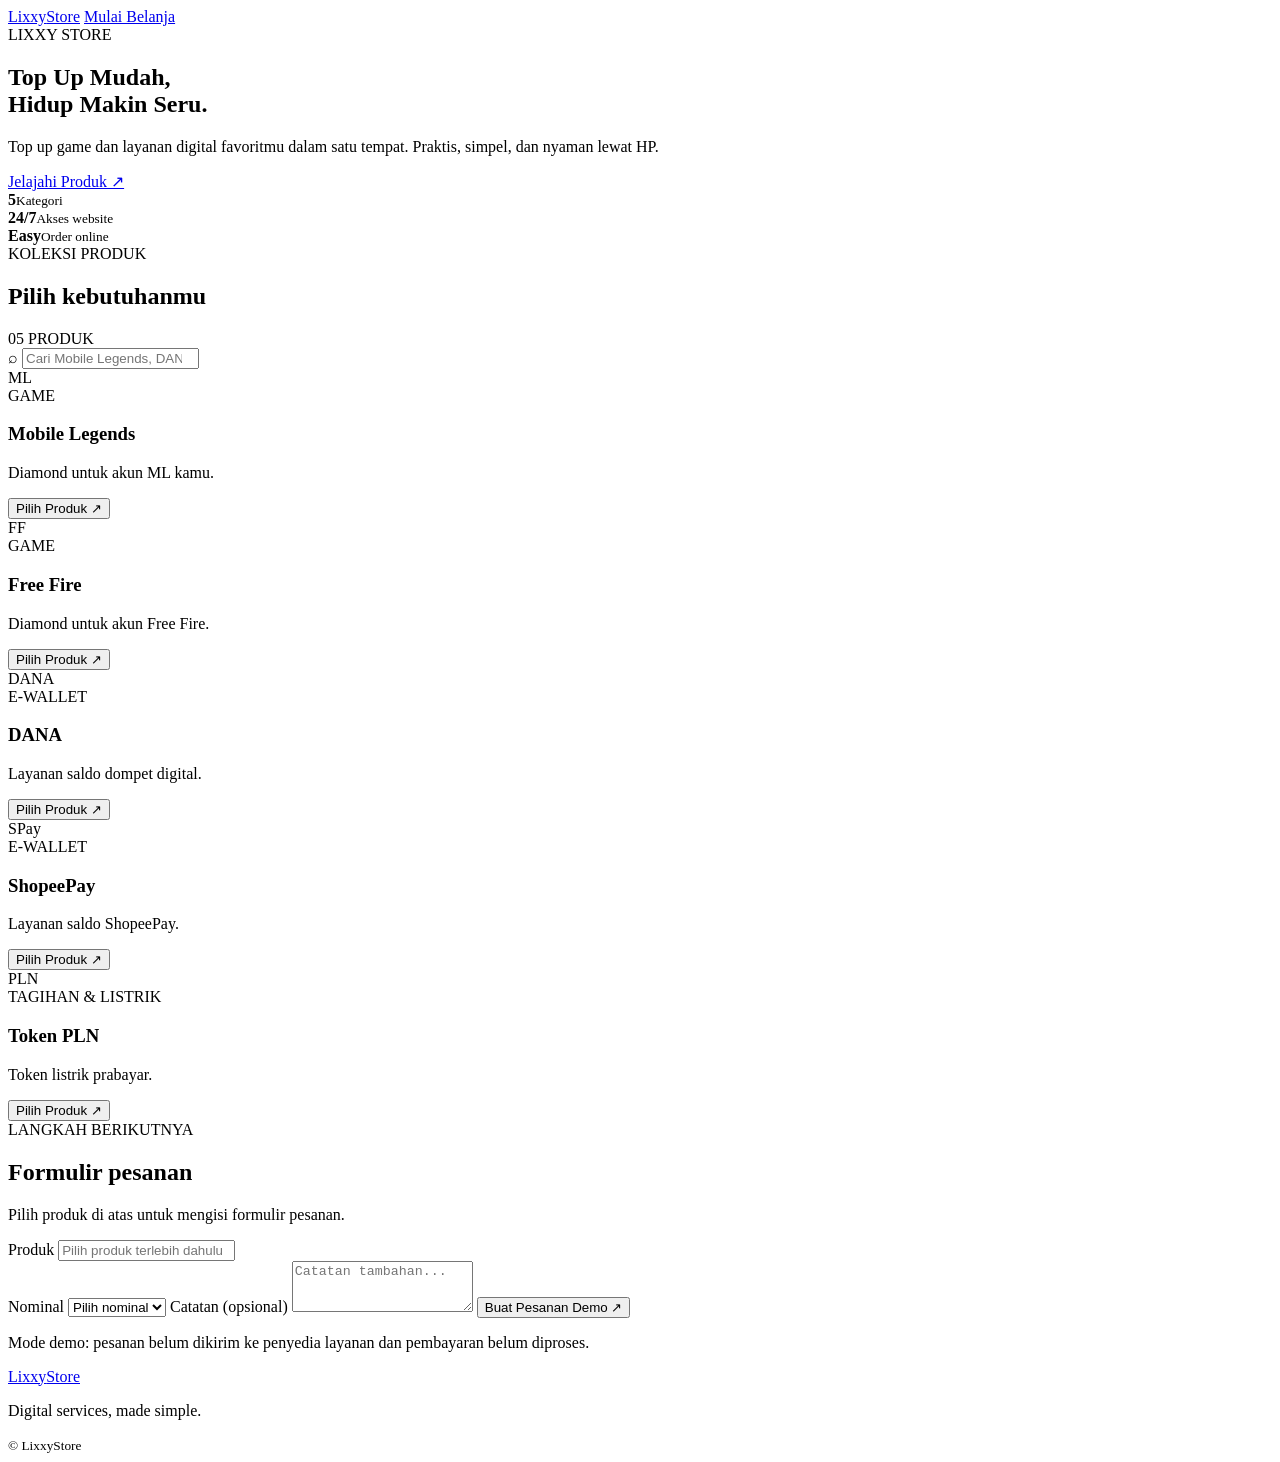
==== index.html @ 44c6f3cb "Add files via upload" ====
<!DOCTYPE html>
<html lang="id">
<head>
  <meta charset="UTF-8">
  <meta name="viewport" content="width=device-width, initial-scale=1.0">
  <meta name="theme-color" content="#090d1b">
  <meta name="description" content="LixxyStore - Top up game dan layanan digital.">
  <title>LixxyStore | Digital Store</title>
  <link rel="stylesheet" href="style.css">
</head>
<body>
  <header class="navbar">
    <a href="#" class="logo">Lixxy<span>Store</span></a>
    <a href="#produk" class="nav-button">Mulai Belanja</a>
  </header>

  <main>
    <section class="hero">
      <div class="hero-badge">
        <span class="status-dot"></span>
        LIXXY STORE
      </div>

      <h1>Top Up Mudah,<br><span>Hidup Makin Seru.</span></h1>

      <p>
        Top up game dan layanan digital favoritmu dalam satu tempat.
        Praktis, simpel, dan nyaman lewat HP.
      </p>

      <a href="#produk" class="primary-button">Jelajahi Produk ↗</a>

      <div class="hero-stats">
        <div><strong>5</strong><small>Kategori</small></div>
        <div><strong>24/7</strong><small>Akses website</small></div>
        <div><strong>Easy</strong><small>Order online</small></div>
      </div>
    </section>

    <section class="products-section" id="produk">
      <div class="section-heading">
        <div>
          <span class="eyebrow">KOLEKSI PRODUK</span>
          <h2>Pilih kebutuhanmu</h2>
        </div>
        <span class="product-count">05 PRODUK</span>
      </div>

      <div class="search-box">
        <span>⌕</span>
        <input id="searchInput" type="search"
          placeholder="Cari Mobile Legends, DANA, PLN...">
      </div>

      <div class="product-grid" id="productGrid">
        <article class="product-card" data-search="mobile legends ml diamond game">
          <div class="product-art ml-art"><span>ML</span></div>
          <div class="product-info">
            <span class="category">GAME</span>
            <h3>Mobile Legends</h3>
            <p>Diamond untuk akun ML kamu.</p>
            <button class="order-button" data-product="Mobile Legends"
              data-fields="userid,zoneid">Pilih Produk <span>↗</span></button>
          </div>
        </article>

        <article class="product-card" data-search="free fire ff diamond game">
          <div class="product-art ff-art"><span>FF</span></div>
          <div class="product-info">
            <span class="category">GAME</span>
            <h3>Free Fire</h3>
            <p>Diamond untuk akun Free Fire.</p>
            <button class="order-button" data-product="Free Fire"
              data-fields="playerid">Pilih Produk <span>↗</span></button>
          </div>
        </article>

        <article class="product-card" data-search="dana dompet digital">
          <div class="product-art dana-art"><span>DANA</span></div>
          <div class="product-info">
            <span class="category">E-WALLET</span>
            <h3>DANA</h3>
            <p>Layanan saldo dompet digital.</p>
            <button class="order-button" data-product="DANA"
              data-fields="phone">Pilih Produk <span>↗</span></button>
          </div>
        </article>

        <article class="product-card" data-search="shopeepay shopee saldo dompet digital">
          <div class="product-art shop-art"><span>SPay</span></div>
          <div class="product-info">
            <span class="category">E-WALLET</span>
            <h3>ShopeePay</h3>
            <p>Layanan saldo ShopeePay.</p>
            <button class="order-button" data-product="ShopeePay"
              data-fields="phone">Pilih Produk <span>↗</span></button>
          </div>
        </article>

        <article class="product-card" data-search="pln listrik token prabayar">
          <div class="product-art pln-art"><span>PLN</span></div>
          <div class="product-info">
            <span class="category">TAGIHAN & LISTRIK</span>
            <h3>Token PLN</h3>
            <p>Token listrik prabayar.</p>
            <button class="order-button" data-product="Token PLN"
              data-fields="plnid">Pilih Produk <span>↗</span></button>
          </div>
        </article>
      </div>

      <p class="empty-message" id="emptyMessage" hidden>
        Produk tidak ditemukan. Coba kata kunci lain.
      </p>
    </section>

    <section class="order-section" id="pesanan">
      <div class="section-heading">
        <div>
          <span class="eyebrow">LANGKAH BERIKUTNYA</span>
          <h2>Formulir pesanan</h2>
        </div>
      </div>

      <div class="order-panel">
        <p class="form-note">
          Pilih produk di atas untuk mengisi formulir pesanan.
        </p>

        <form id="orderForm">
          <label for="selectedProduct">Produk</label>
          <input id="selectedProduct" name="product" readonly
            placeholder="Pilih produk terlebih dahulu" required>

          <div id="dynamicFields"></div>

          <label for="denomination">Nominal</label>
          <select id="denomination" name="denomination" required>
            <option value="">Pilih nominal</option>
          </select>

          <label for="customerNote">Catatan (opsional)</label>
          <textarea id="customerNote" name="note"
            placeholder="Catatan tambahan..." rows="3"></textarea>

          <button class="primary-button submit-button" type="submit">
            Buat Pesanan Demo ↗
          </button>
        </form>

        <div id="orderResult" class="order-result" hidden></div>
        <p class="disclaimer">
          Mode demo: pesanan belum dikirim ke penyedia layanan dan
          pembayaran belum diproses.
        </p>
      </div>
    </section>
  </main>

  <footer class="footer">
    <a href="#" class="logo">Lixxy<span>Store</span></a>
    <p>Digital services, made simple.</p>
    <small>© <span id="year"></span> LixxyStore</small>
  </footer>

  <script src="script.js"></script>
</body>
</html>
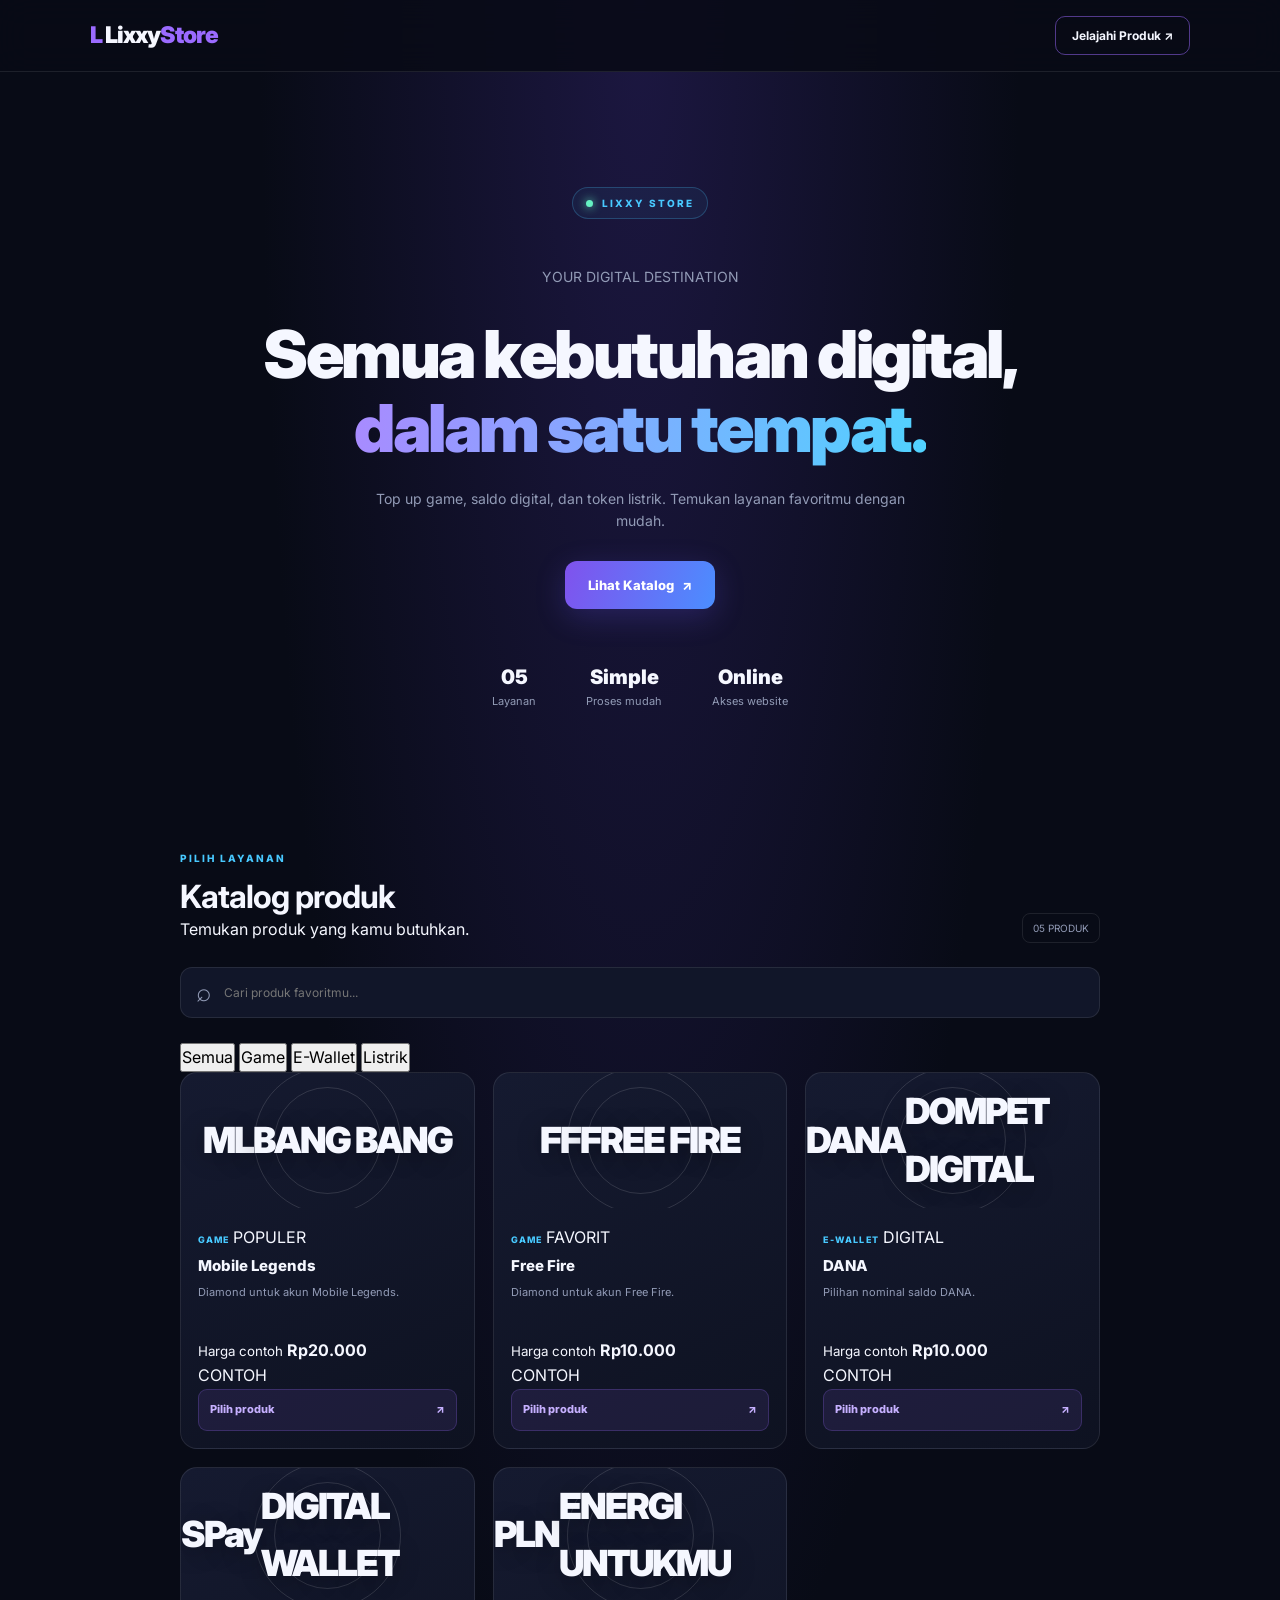
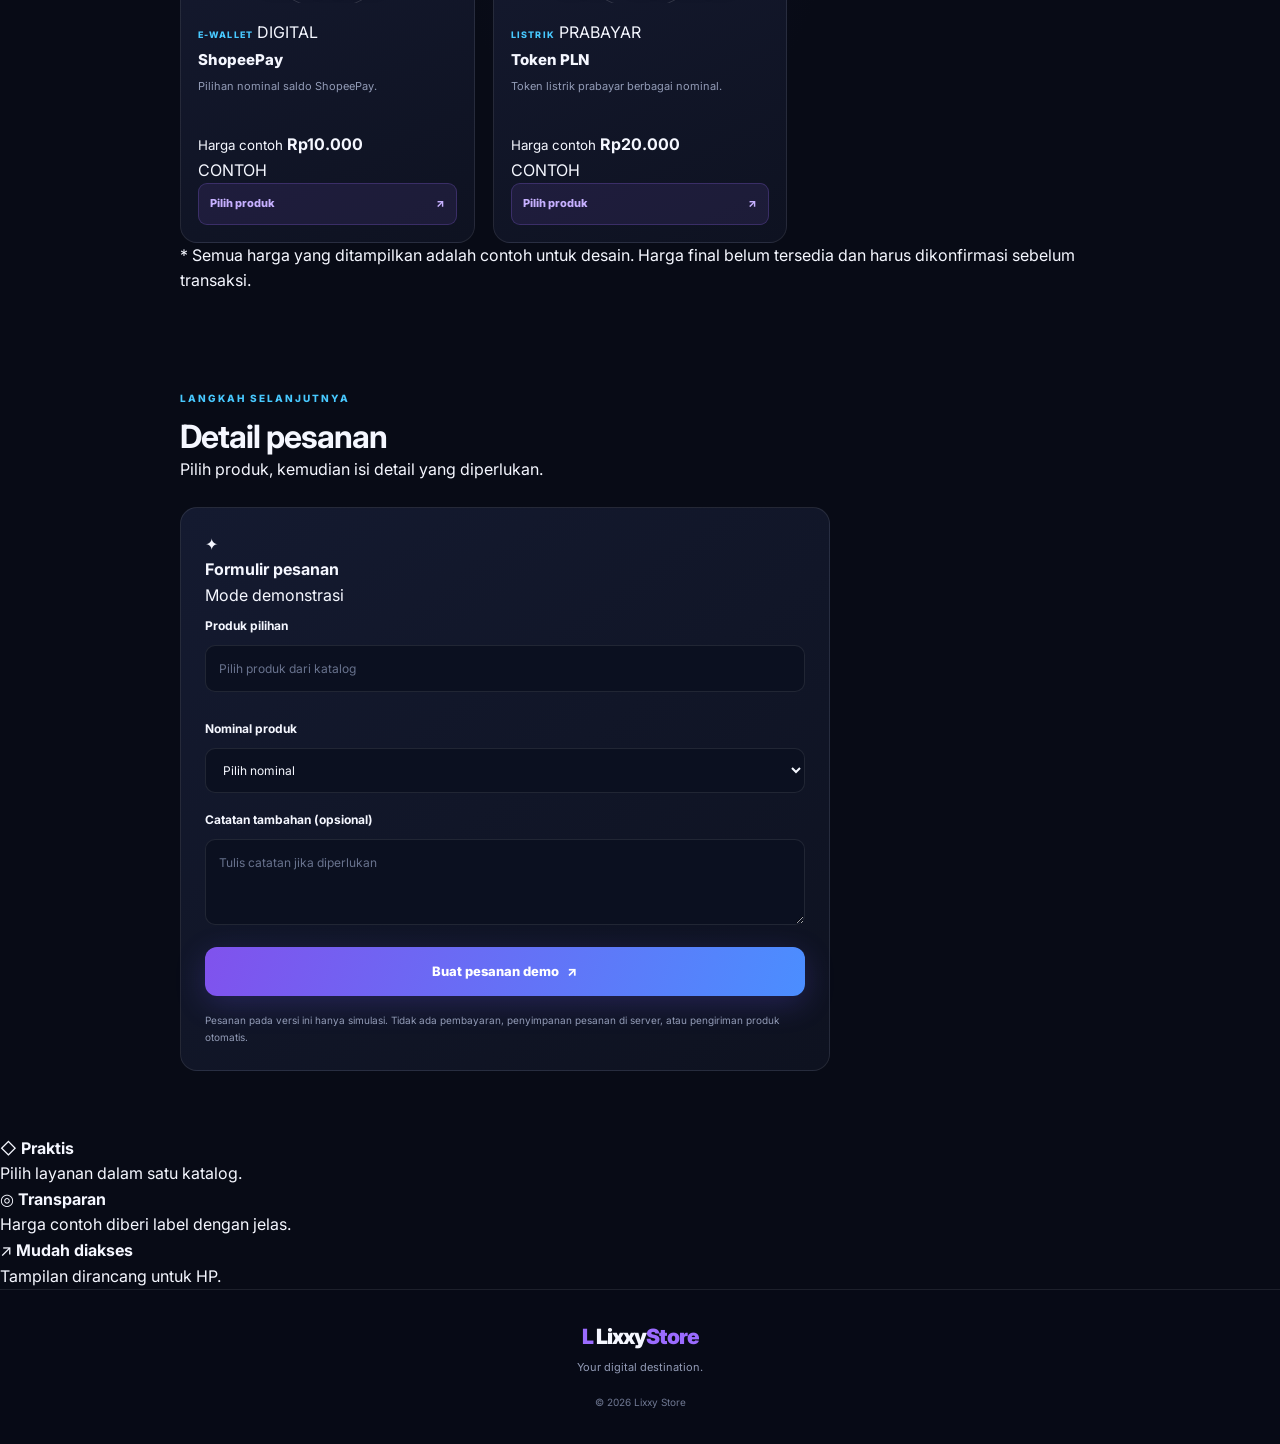
==== commit 816e019e: "Update final Lixxy Store HTML" ====
--- a/index.html
+++ b/index.html
@@ -3,15 +3,19 @@
 <head>
   <meta charset="UTF-8">
   <meta name="viewport" content="width=device-width, initial-scale=1.0">
-  <meta name="theme-color" content="#090d1b">
-  <meta name="description" content="LixxyStore - Top up game dan layanan digital.">
-  <title>LixxyStore | Digital Store</title>
+  <meta name="theme-color" content="#080b16">
+  <meta name="description" content="Lixxy Store - Katalog game, e-wallet, dan layanan digital.">
+  <title>Lixxy Store | Digital Premium</title>
   <link rel="stylesheet" href="style.css">
 </head>
 <body>
+
   <header class="navbar">
-    <a href="#" class="logo">Lixxy<span>Store</span></a>
-    <a href="#produk" class="nav-button">Mulai Belanja</a>
+    <a href="#" class="logo" aria-label="Lixxy Store">
+      <span class="logo-icon">L</span>
+      Lixxy<span class="logo-accent">Store</span>
+    </a>
+    <a href="#produk" class="nav-button">Jelajahi Produk ↗</a>
   </header>
 
   <main>
@@ -21,148 +25,299 @@
         LIXXY STORE
       </div>
 
-      <h1>Top Up Mudah,<br><span>Hidup Makin Seru.</span></h1>
-
-      <p>
-        Top up game dan layanan digital favoritmu dalam satu tempat.
-        Praktis, simpel, dan nyaman lewat HP.
+      <p class="hero-kicker">YOUR DIGITAL DESTINATION</p>
+      <h1>Semua kebutuhan digital,<br><span>dalam satu tempat.</span></h1>
+      <p class="hero-description">
+        Top up game, saldo digital, dan token listrik.
+        Temukan layanan favoritmu dengan mudah.
       </p>
 
-      <a href="#produk" class="primary-button">Jelajahi Produk ↗</a>
+      <a href="#produk" class="primary-button">
+        Lihat Katalog <span>↗</span>
+      </a>
 
       <div class="hero-stats">
-        <div><strong>5</strong><small>Kategori</small></div>
-        <div><strong>24/7</strong><small>Akses website</small></div>
-        <div><strong>Easy</strong><small>Order online</small></div>
+        <div>
+          <strong>05</strong>
+          <small>Layanan</small>
+        </div>
+        <div>
+          <strong>Simple</strong>
+          <small>Proses mudah</small>
+        </div>
+        <div>
+          <strong>Online</strong>
+          <small>Akses website</small>
+        </div>
       </div>
     </section>
 
     <section class="products-section" id="produk">
       <div class="section-heading">
         <div>
-          <span class="eyebrow">KOLEKSI PRODUK</span>
-          <h2>Pilih kebutuhanmu</h2>
+          <span class="eyebrow">PILIH LAYANAN</span>
+          <h2>Katalog produk</h2>
+          <p class="section-description">
+            Temukan produk yang kamu butuhkan.
+          </p>
         </div>
         <span class="product-count">05 PRODUK</span>
       </div>
 
-      <div class="search-box">
-        <span>⌕</span>
+      <label class="search-box">
+        <span aria-hidden="true">⌕</span>
         <input id="searchInput" type="search"
-          placeholder="Cari Mobile Legends, DANA, PLN...">
+          placeholder="Cari produk favoritmu..."
+          aria-label="Cari produk">
+      </label>
+
+      <div class="category-filters" aria-label="Filter kategori">
+        <button class="filter-button active" type="button" data-filter="all">
+          Semua
+        </button>
+        <button class="filter-button" type="button" data-filter="game">
+          Game
+        </button>
+        <button class="filter-button" type="button" data-filter="wallet">
+          E-Wallet
+        </button>
+        <button class="filter-button" type="button" data-filter="utility">
+          Listrik
+        </button>
       </div>
 
       <div class="product-grid" id="productGrid">
-        <article class="product-card" data-search="mobile legends ml diamond game">
-          <div class="product-art ml-art"><span>ML</span></div>
-          <div class="product-info">
-            <span class="category">GAME</span>
+
+        <article class="product-card" data-category="game"
+          data-search="mobile legends mlbb diamond game">
+          <div class="product-art art-ml">
+            <span class="art-symbol">ML</span>
+            <span class="art-caption">BANG BANG</span>
+            <span class="art-orb"></span>
+          </div>
+          <div class="product-info">
+            <div class="product-meta">
+              <span class="category">GAME</span>
+              <span class="product-tag">POPULER</span>
+            </div>
             <h3>Mobile Legends</h3>
-            <p>Diamond untuk akun ML kamu.</p>
-            <button class="order-button" data-product="Mobile Legends"
-              data-fields="userid,zoneid">Pilih Produk <span>↗</span></button>
-          </div>
-        </article>
-
-        <article class="product-card" data-search="free fire ff diamond game">
-          <div class="product-art ff-art"><span>FF</span></div>
-          <div class="product-info">
-            <span class="category">GAME</span>
+            <p>Diamond untuk akun Mobile Legends.</p>
+            <div class="price-line">
+              <div>
+                <small>Harga contoh</small>
+                <strong>Rp20.000</strong>
+              </div>
+              <span class="example-price">CONTOH</span>
+            </div>
+            <button class="order-button" type="button"
+              data-product="Mobile Legends">
+              Pilih produk <span>↗</span>
+            </button>
+          </div>
+        </article>
+
+        <article class="product-card" data-category="game"
+          data-search="free fire ff diamond game garena">
+          <div class="product-art art-ff">
+            <span class="art-symbol">FF</span>
+            <span class="art-caption">FREE FIRE</span>
+            <span class="art-orb"></span>
+          </div>
+          <div class="product-info">
+            <div class="product-meta">
+              <span class="category">GAME</span>
+              <span class="product-tag">FAVORIT</span>
+            </div>
             <h3>Free Fire</h3>
             <p>Diamond untuk akun Free Fire.</p>
-            <button class="order-button" data-product="Free Fire"
-              data-fields="playerid">Pilih Produk <span>↗</span></button>
-          </div>
-        </article>
-
-        <article class="product-card" data-search="dana dompet digital">
-          <div class="product-art dana-art"><span>DANA</span></div>
-          <div class="product-info">
-            <span class="category">E-WALLET</span>
+            <div class="price-line">
+              <div>
+                <small>Harga contoh</small>
+                <strong>Rp10.000</strong>
+              </div>
+              <span class="example-price">CONTOH</span>
+            </div>
+            <button class="order-button" type="button"
+              data-product="Free Fire">
+              Pilih produk <span>↗</span>
+            </button>
+          </div>
+        </article>
+
+        <article class="product-card" data-category="wallet"
+          data-search="dana saldo dompet digital ewallet">
+          <div class="product-art art-dana">
+            <span class="art-symbol">DANA</span>
+            <span class="art-caption">DOMPET DIGITAL</span>
+            <span class="art-orb"></span>
+          </div>
+          <div class="product-info">
+            <div class="product-meta">
+              <span class="category">E-WALLET</span>
+              <span class="product-tag">DIGITAL</span>
+            </div>
             <h3>DANA</h3>
-            <p>Layanan saldo dompet digital.</p>
-            <button class="order-button" data-product="DANA"
-              data-fields="phone">Pilih Produk <span>↗</span></button>
-          </div>
-        </article>
-
-        <article class="product-card" data-search="shopeepay shopee saldo dompet digital">
-          <div class="product-art shop-art"><span>SPay</span></div>
-          <div class="product-info">
-            <span class="category">E-WALLET</span>
+            <p>Pilihan nominal saldo DANA.</p>
+            <div class="price-line">
+              <div>
+                <small>Harga contoh</small>
+                <strong>Rp10.000</strong>
+              </div>
+              <span class="example-price">CONTOH</span>
+            </div>
+            <button class="order-button" type="button"
+              data-product="DANA">
+              Pilih produk <span>↗</span>
+            </button>
+          </div>
+        </article>
+
+        <article class="product-card" data-category="wallet"
+          data-search="shopeepay shopee pay saldo ewallet">
+          <div class="product-art art-shop">
+            <span class="art-symbol">SPay</span>
+            <span class="art-caption">DIGITAL WALLET</span>
+            <span class="art-orb"></span>
+          </div>
+          <div class="product-info">
+            <div class="product-meta">
+              <span class="category">E-WALLET</span>
+              <span class="product-tag">DIGITAL</span>
+            </div>
             <h3>ShopeePay</h3>
-            <p>Layanan saldo ShopeePay.</p>
-            <button class="order-button" data-product="ShopeePay"
-              data-fields="phone">Pilih Produk <span>↗</span></button>
-          </div>
-        </article>
-
-        <article class="product-card" data-search="pln listrik token prabayar">
-          <div class="product-art pln-art"><span>PLN</span></div>
-          <div class="product-info">
-            <span class="category">TAGIHAN & LISTRIK</span>
+            <p>Pilihan nominal saldo ShopeePay.</p>
+            <div class="price-line">
+              <div>
+                <small>Harga contoh</small>
+                <strong>Rp10.000</strong>
+              </div>
+              <span class="example-price">CONTOH</span>
+            </div>
+            <button class="order-button" type="button"
+              data-product="ShopeePay">
+              Pilih produk <span>↗</span>
+            </button>
+          </div>
+        </article>
+
+        <article class="product-card" data-category="utility"
+          data-search="pln listrik token prabayar meter">
+          <div class="product-art art-pln">
+            <span class="art-symbol">PLN</span>
+            <span class="art-caption">ENERGI UNTUKMU</span>
+            <span class="art-orb"></span>
+          </div>
+          <div class="product-info">
+            <div class="product-meta">
+              <span class="category">LISTRIK</span>
+              <span class="product-tag">PRABAYAR</span>
+            </div>
             <h3>Token PLN</h3>
-            <p>Token listrik prabayar.</p>
-            <button class="order-button" data-product="Token PLN"
-              data-fields="plnid">Pilih Produk <span>↗</span></button>
-          </div>
-        </article>
+            <p>Token listrik prabayar berbagai nominal.</p>
+            <div class="price-line">
+              <div>
+                <small>Harga contoh</small>
+                <strong>Rp20.000</strong>
+              </div>
+              <span class="example-price">CONTOH</span>
+            </div>
+            <button class="order-button" type="button"
+              data-product="Token PLN">
+              Pilih produk <span>↗</span>
+            </button>
+          </div>
+        </article>
+
       </div>
 
       <p class="empty-message" id="emptyMessage" hidden>
         Produk tidak ditemukan. Coba kata kunci lain.
       </p>
+
+      <p class="price-disclaimer">
+        * Semua harga yang ditampilkan adalah contoh untuk desain.
+        Harga final belum tersedia dan harus dikonfirmasi sebelum transaksi.
+      </p>
     </section>
 
     <section class="order-section" id="pesanan">
       <div class="section-heading">
         <div>
-          <span class="eyebrow">LANGKAH BERIKUTNYA</span>
-          <h2>Formulir pesanan</h2>
+          <span class="eyebrow">LANGKAH SELANJUTNYA</span>
+          <h2>Detail pesanan</h2>
+          <p class="section-description">
+            Pilih produk, kemudian isi detail yang diperlukan.
+          </p>
         </div>
       </div>
 
       <div class="order-panel">
-        <p class="form-note">
-          Pilih produk di atas untuk mengisi formulir pesanan.
-        </p>
+        <div class="form-header">
+          <span class="form-icon">✦</span>
+          <div>
+            <strong>Formulir pesanan</strong>
+            <p>Mode demonstrasi</p>
+          </div>
+        </div>
 
         <form id="orderForm">
-          <label for="selectedProduct">Produk</label>
+          <label for="selectedProduct">Produk pilihan</label>
           <input id="selectedProduct" name="product" readonly
-            placeholder="Pilih produk terlebih dahulu" required>
+            placeholder="Pilih produk dari katalog" required>
 
           <div id="dynamicFields"></div>
 
-          <label for="denomination">Nominal</label>
+          <label for="denomination">Nominal produk</label>
           <select id="denomination" name="denomination" required>
             <option value="">Pilih nominal</option>
           </select>
 
-          <label for="customerNote">Catatan (opsional)</label>
-          <textarea id="customerNote" name="note"
-            placeholder="Catatan tambahan..." rows="3"></textarea>
+          <label for="customerNote">Catatan tambahan (opsional)</label>
+          <textarea id="customerNote" name="note" rows="3"
+            placeholder="Tulis catatan jika diperlukan"></textarea>
 
           <button class="primary-button submit-button" type="submit">
-            Buat Pesanan Demo ↗
+            Buat pesanan demo <span>↗</span>
           </button>
         </form>
 
         <div id="orderResult" class="order-result" hidden></div>
+
         <p class="disclaimer">
-          Mode demo: pesanan belum dikirim ke penyedia layanan dan
-          pembayaran belum diproses.
+          Pesanan pada versi ini hanya simulasi. Tidak ada pembayaran,
+          penyimpanan pesanan di server, atau pengiriman produk otomatis.
         </p>
+      </div>
+    </section>
+
+    <section class="trust-section">
+      <div>
+        <span class="trust-icon">◇</span>
+        <strong>Praktis</strong>
+        <p>Pilih layanan dalam satu katalog.</p>
+      </div>
+      <div>
+        <span class="trust-icon">◎</span>
+        <strong>Transparan</strong>
+        <p>Harga contoh diberi label dengan jelas.</p>
+      </div>
+      <div>
+        <span class="trust-icon">↗</span>
+        <strong>Mudah diakses</strong>
+        <p>Tampilan dirancang untuk HP.</p>
       </div>
     </section>
   </main>
 
   <footer class="footer">
-    <a href="#" class="logo">Lixxy<span>Store</span></a>
-    <p>Digital services, made simple.</p>
-    <small>© <span id="year"></span> LixxyStore</small>
+    <a href="#" class="logo">
+      <span class="logo-icon">L</span>
+      Lixxy<span class="logo-accent">Store</span>
+    </a>
+    <p>Your digital destination.</p>
+    <small>© <span id="year"></span> Lixxy Store</small>
   </footer>
 
   <script src="script.js"></script>
 </body>
-</html>+</html>
--- a/style.css
+++ b/style.css
@@ -0,0 +1,613 @@
+@import url('https://fonts.googleapis.com/css2?family=Inter:wght@400;500;600;700;800;900&display=swap');
+
+:root {
+  --bg: #080b16;
+  --panel: #111629;
+  --panel-light: #171d33;
+  --text: #f5f7ff;
+  --muted: #929bb6;
+  --purple: #9b6bff;
+  --blue: #48c9ff;
+  --border: rgba(255, 255, 255, 0.09);
+}
+
+* {
+  box-sizing: border-box;
+  margin: 0;
+  padding: 0;
+}
+
+html {
+  scroll-behavior: smooth;
+  scroll-padding-top: 85px;
+}
+
+body {
+  background:
+    radial-gradient(ellipse at 50% 0%, #1c1741 0%, transparent 42%),
+    var(--bg);
+  color: var(--text);
+  font-family: 'Inter', Arial, sans-serif;
+  line-height: 1.6;
+  min-height: 100vh;
+}
+
+a {
+  color: inherit;
+  text-decoration: none;
+}
+
+button,
+input,
+select,
+textarea {
+  font: inherit;
+}
+
+button {
+  cursor: pointer;
+}
+
+button:focus-visible,
+a:focus-visible,
+input:focus-visible,
+select:focus-visible,
+textarea:focus-visible {
+  outline: 2px solid var(--blue);
+  outline-offset: 3px;
+}
+
+.navbar {
+  width: 100%;
+  min-height: 72px;
+  padding: 16px 7%;
+  display: flex;
+  align-items: center;
+  justify-content: space-between;
+  position: sticky;
+  top: 0;
+  z-index: 10;
+  background: rgba(8, 11, 22, 0.88);
+  border-bottom: 1px solid var(--border);
+  backdrop-filter: blur(16px);
+}
+
+.logo {
+  font-size: 23px;
+  font-weight: 900;
+  letter-spacing: -1px;
+}
+
+.logo span {
+  color: var(--purple);
+}
+
+.nav-button {
+  border: 1px solid rgba(155, 107, 255, 0.5);
+  padding: 9px 16px;
+  border-radius: 10px;
+  font-size: 12px;
+  font-weight: 700;
+  transition: 0.25s;
+}
+
+.nav-button:hover {
+  background: rgba(155, 107, 255, 0.15);
+}
+
+.hero {
+  padding: 92px 7% 76px;
+  max-width: 1100px;
+  margin: auto;
+  text-align: center;
+}
+
+.hero-badge {
+  display: inline-flex;
+  align-items: center;
+  gap: 9px;
+  padding: 7px 13px;
+  border: 1px solid rgba(72, 201, 255, 0.24);
+  border-radius: 100px;
+  color: var(--blue);
+  font-size: 10px;
+  font-weight: 800;
+  letter-spacing: 2px;
+  background: rgba(72, 201, 255, 0.06);
+  margin-bottom: 25px;
+}
+
+.status-dot {
+  height: 7px;
+  width: 7px;
+  border-radius: 50%;
+  background: #65f2c2;
+  box-shadow: 0 0 10px #65f2c2;
+}
+
+.hero h1 {
+  font-size: clamp(35px, 7vw, 66px);
+  line-height: 1.13;
+  font-weight: 900;
+  letter-spacing: -2.5px;
+}
+
+.hero h1 span {
+  background: linear-gradient(100deg, #a98aff, #50d3ff);
+  background-clip: text;
+  -webkit-background-clip: text;
+  color: transparent;
+}
+
+.hero > p {
+  max-width: 540px;
+  margin: 22px auto 28px;
+  color: var(--muted);
+  font-size: 14px;
+}
+
+.primary-button {
+  display: inline-flex;
+  align-items: center;
+  justify-content: center;
+  gap: 8px;
+  padding: 14px 23px;
+  border: none;
+  border-radius: 12px;
+  color: #fff;
+  font-weight: 800;
+  font-size: 13px;
+  background: linear-gradient(110deg, #8052ed, #4b8eff);
+  box-shadow: 0 8px 30px rgba(111, 90, 255, 0.22);
+  transition: transform 0.2s, filter 0.2s;
+}
+
+.primary-button:hover {
+  transform: translateY(-2px);
+  filter: brightness(1.12);
+}
+
+.hero-stats {
+  display: flex;
+  justify-content: center;
+  gap: 50px;
+  margin-top: 52px;
+}
+
+.hero-stats div {
+  display: flex;
+  flex-direction: column;
+}
+
+.hero-stats strong {
+  font-size: 20px;
+  font-weight: 900;
+}
+
+.hero-stats small {
+  font-size: 11px;
+  color: var(--muted);
+}
+
+.products-section,
+.order-section {
+  max-width: 1100px;
+  margin: auto;
+  padding: 38px 7% 65px;
+}
+
+.section-heading {
+  display: flex;
+  align-items: end;
+  justify-content: space-between;
+  gap: 12px;
+  margin-bottom: 24px;
+}
+
+.eyebrow {
+  color: var(--blue);
+  font-size: 10px;
+  letter-spacing: 2px;
+  font-weight: 800;
+}
+
+.section-heading h2 {
+  font-size: clamp(23px, 4vw, 32px);
+  letter-spacing: -1px;
+  line-height: 1.3;
+  margin-top: 6px;
+}
+
+.product-count {
+  font-size: 10px;
+  color: var(--muted);
+  border: 1px solid var(--border);
+  padding: 6px 10px;
+  border-radius: 8px;
+  white-space: nowrap;
+}
+
+.search-box {
+  display: flex;
+  align-items: center;
+  gap: 12px;
+  background: var(--panel);
+  border: 1px solid var(--border);
+  padding: 0 15px;
+  border-radius: 12px;
+  margin-bottom: 25px;
+}
+
+.search-box > span {
+  font-size: 26px;
+  color: var(--muted);
+}
+
+.search-box input {
+  width: 100%;
+  min-width: 0;
+  padding: 15px 0;
+  background: transparent;
+  border: none;
+  outline: none;
+  color: var(--text);
+  font-size: 12px;
+}
+
+.search-box input:focus-visible {
+  outline: none;
+}
+
+.search-box:focus-within {
+  border-color: var(--purple);
+}
+
+.product-grid {
+  display: grid;
+  grid-template-columns: repeat(3, minmax(0, 1fr));
+  gap: 18px;
+}
+
+.product-card {
+  min-width: 0;
+  overflow: hidden;
+  border: 1px solid var(--border);
+  border-radius: 17px;
+  background: linear-gradient(155deg, #151a30, #0e1221);
+  transition: transform 0.25s, border-color 0.25s;
+}
+
+.product-card:hover {
+  transform: translateY(-4px);
+  border-color: rgba(155, 107, 255, 0.6);
+}
+
+.product-art {
+  height: 135px;
+  display: flex;
+  justify-content: center;
+  align-items: center;
+  position: relative;
+  overflow: hidden;
+}
+
+.product-art::before,
+.product-art::after {
+  content: "";
+  position: absolute;
+  border: 1px solid rgba(255, 255, 255, 0.13);
+  border-radius: 50%;
+  width: 145px;
+  height: 145px;
+}
+
+.product-art::after {
+  width: 105px;
+  height: 105px;
+}
+
+.product-art span {
+  z-index: 1;
+  font-size: 36px;
+  font-weight: 900;
+  letter-spacing: -2px;
+  text-shadow: 0 4px 25px rgba(0, 0, 0, 0.3);
+}
+
+.ml-art {
+  background: radial-gradient(circle, #335dba, #152143 70%);
+}
+
+.ff-art {
+  background: radial-gradient(circle, #d86630, #351b37 75%);
+}
+
+.dana-art {
+  background: radial-gradient(circle, #237fe6, #102552 75%);
+}
+
+.dana-art span {
+  font-size: 31px;
+  font-style: italic;
+}
+
+.shop-art {
+  background: radial-gradient(circle, #e86b40, #42203a 75%);
+}
+
+.shop-art span {
+  font-size: 30px;
+}
+
+.pln-art {
+  background: radial-gradient(circle, #1fbdad, #102a3d 75%);
+}
+
+.product-info {
+  padding: 17px;
+}
+
+.category {
+  display: inline-block;
+  color: var(--blue);
+  font-size: 9px;
+  letter-spacing: 1.2px;
+  font-weight: 800;
+  margin-bottom: 6px;
+}
+
+.product-info h3 {
+  font-size: 15px;
+  font-weight: 800;
+  overflow-wrap: anywhere;
+}
+
+.product-info p {
+  min-height: 39px;
+  color: var(--muted);
+  font-size: 11px;
+  margin-top: 6px;
+  margin-bottom: 15px;
+}
+
+.order-button {
+  width: 100%;
+  display: flex;
+  align-items: center;
+  justify-content: space-between;
+  gap: 6px;
+  background: rgba(155, 107, 255, 0.1);
+  color: #c6b0ff;
+  border: 1px solid rgba(155, 107, 255, 0.23);
+  padding: 11px;
+  border-radius: 9px;
+  font-size: 11px;
+  font-weight: 800;
+  transition: 0.2s;
+}
+
+.order-button:hover {
+  color: white;
+  background: rgba(155, 107, 255, 0.25);
+}
+
+.empty-message {
+  color: var(--muted);
+  text-align: center;
+  padding: 30px 10px;
+}
+
+.order-section {
+  padding-top: 25px;
+}
+
+.order-panel {
+  max-width: 650px;
+  padding: 24px;
+  border-radius: 17px;
+  border: 1px solid var(--border);
+  background: linear-gradient(145deg, #141a30, #0e1220);
+}
+
+.form-note {
+  color: var(--muted);
+  font-size: 12px;
+  margin-bottom: 22px;
+}
+
+#orderForm {
+  display: flex;
+  flex-direction: column;
+  gap: 10px;
+}
+
+#orderForm label {
+  font-size: 12px;
+  font-weight: 700;
+  margin-top: 7px;
+}
+
+#orderForm input,
+#orderForm select,
+#orderForm textarea {
+  width: 100%;
+  min-width: 0;
+  padding: 13px;
+  border-radius: 10px;
+  border: 1px solid var(--border);
+  color: var(--text);
+  background: #0b1020;
+  font-size: 12px;
+}
+
+#orderForm input::placeholder,
+#orderForm textarea::placeholder {
+  color: #68728d;
+}
+
+#orderForm input:focus,
+#orderForm select:focus,
+#orderForm textarea:focus {
+  border-color: var(--purple);
+  outline: none;
+}
+
+#orderForm select option {
+  background: #111629;
+}
+
+#dynamicFields {
+  display: flex;
+  flex-direction: column;
+  gap: 10px;
+}
+
+.submit-button {
+  width: 100%;
+  margin-top: 12px;
+}
+
+.order-result {
+  overflow-wrap: anywhere;
+  white-space: pre-wrap;
+  margin-top: 18px;
+  padding: 15px;
+  border-radius: 10px;
+  background: rgba(72, 201, 255, 0.07);
+  border: 1px solid rgba(72, 201, 255, 0.25);
+  font-size: 12px;
+}
+
+.disclaimer {
+  color: var(--muted);
+  font-size: 10px;
+  margin-top: 16px;
+  line-height: 1.7;
+}
+
+.footer {
+  padding: 30px 7%;
+  border-top: 1px solid var(--border);
+  text-align: center;
+  background: rgba(8, 11, 22, 0.7);
+}
+
+.footer .logo {
+  font-size: 21px;
+}
+
+.footer p {
+  color: var(--muted);
+  font-size: 11px;
+  margin: 5px 0 12px;
+}
+
+.footer small {
+  color: #6f7892;
+  font-size: 10px;
+}
+
+[hidden] {
+  display: none !important;
+}
+
+@media (min-width: 900px) {
+  .hero {
+    padding-top: 115px;
+    padding-bottom: 95px;
+  }
+
+  .product-grid {
+    grid-template-columns: repeat(3, minmax(0, 1fr));
+  }
+}
+
+@media (max-width: 650px) {
+  .navbar {
+    min-height: 65px;
+    padding: 13px 5%;
+  }
+
+  .logo {
+    font-size: 21px;
+  }
+
+  .hero {
+    padding: 75px 6% 55px;
+  }
+
+  .hero h1 {
+    letter-spacing: -1.7px;
+  }
+
+  .hero > p {
+    font-size: 12px;
+  }
+
+  .hero-stats {
+    gap: 27px;
+    margin-top: 40px;
+  }
+
+  .hero-stats strong {
+    font-size: 17px;
+  }
+
+  .hero-stats small {
+    font-size: 10px;
+  }
+
+  .products-section,
+  .order-section {
+    padding-left: 5%;
+    padding-right: 5%;
+  }
+
+  .product-grid {
+    grid-template-columns: repeat(2, minmax(0, 1fr));
+    gap: 12px;
+  }
+
+  .product-art {
+    height: 105px;
+  }
+
+  .product-art span {
+    font-size: 29px;
+  }
+
+  .product-info {
+    padding: 12px;
+  }
+
+  .product-info h3 {
+    font-size: 13px;
+  }
+
+  .product-info p {
+    font-size: 10px;
+  }
+
+  .order-panel {
+    padding: 18px;
+  }
+}
+
+@media (max-width: 360px) {
+  .product-grid {
+    gap: 9px;
+  }
+
+  .product-info {
+    padding: 10px;
+  }
+
+  .hero-stats {
+    gap: 19px;
+  }
+
+  .nav-button {
+    padding: 8px 10px;
+    font-size: 10px;
+  }
+}
